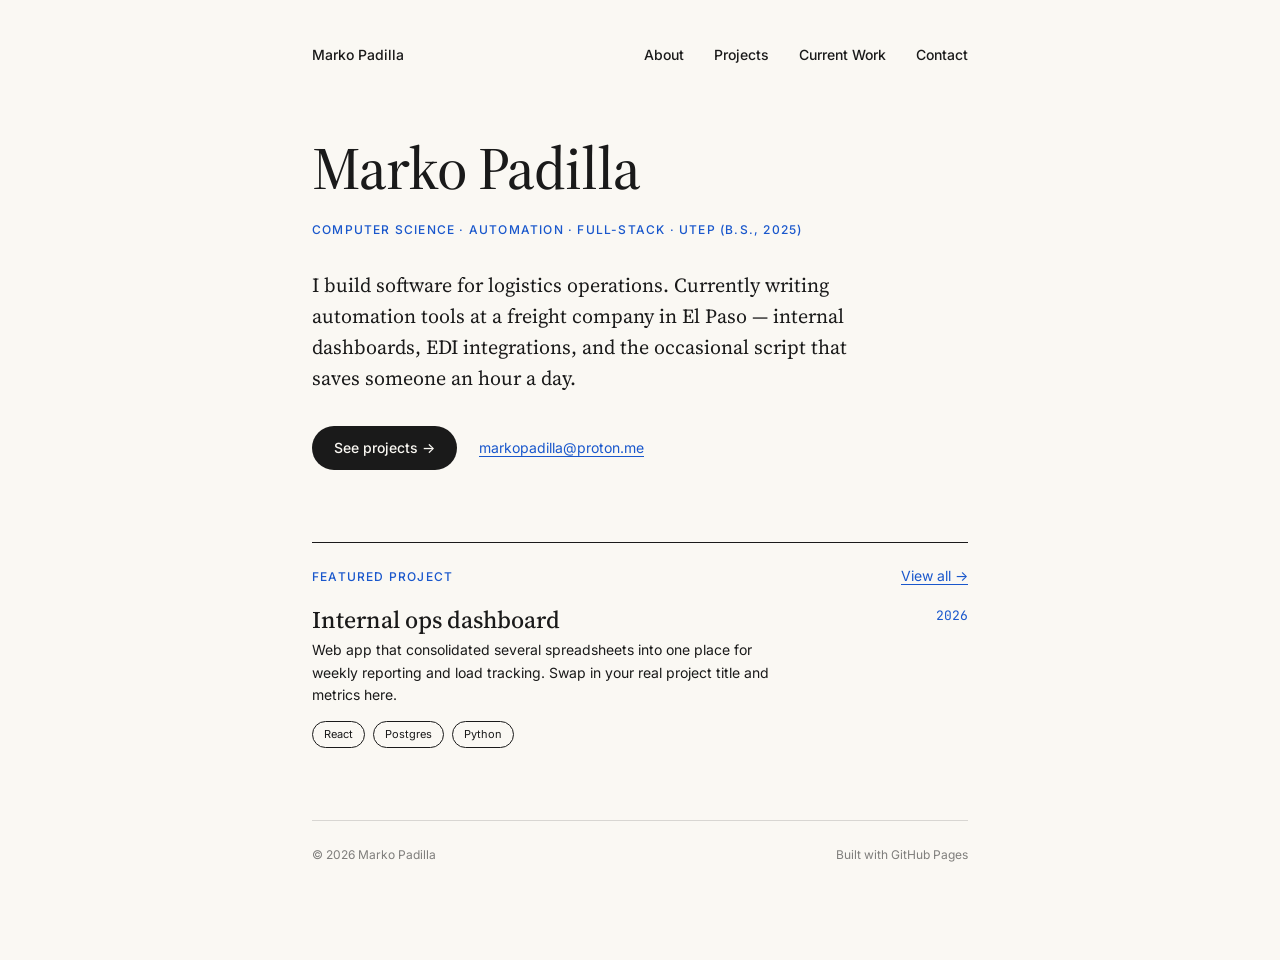
==== index.html @ 8b45a241 "changes to all pages style" ====
<!DOCTYPE html>
<html lang="en">
<head>
  <meta charset="UTF-8">
  <meta name="viewport" content="width=device-width, initial-scale=1.0">
  <meta name="description" content="Software engineer building automation tools for logistics operations in El Paso, Texas.">
  <title>Marko Padilla — Computer Science · Automation · Full-Stack</title>
  <link rel="preconnect" href="https://fonts.googleapis.com">
  <link rel="preconnect" href="https://fonts.gstatic.com" crossorigin>
  <link href="https://fonts.googleapis.com/css2?family=Inter:wght@400;500&family=JetBrains+Mono:wght@400;500&family=Source+Serif+4:opsz,wght@8..60,400;8..60,500&display=swap" rel="stylesheet">
  <link rel="stylesheet" href="styles.css">
</head>
<body>
  <main class="container">

    <nav class="site-nav" aria-label="Main">
      <a href="index.html" class="brand">Marko Padilla</a>
      <ul>
        <li><a href="about.html">About</a></li>
        <li><a href="projects.html">Projects</a></li>
        <li><a href="current.html">Current Work</a></li>
        <li><a href="contact.html">Contact</a></li>
      </ul>
    </nav>

    <h1 class="display">Marko Padilla</h1>
    <p class="eyebrow">Computer Science · Automation · Full-Stack · UTEP (B.S., 2025)</p>

    <p class="lead">
      I build software for logistics operations. Currently writing automation tools at a freight company in El Paso — internal dashboards, EDI integrations, and the occasional script that saves someone an hour a day.
    </p>

    <div class="btn-row">
      <a href="projects.html" class="btn">See projects →</a>
      <a href="mailto:markopadilla@proton.me" class="link-accent">markopadilla@proton.me</a>
    </div>

    <section class="section-divider">
      <div class="section-head">
        <span class="eyebrow">Featured project</span>
        <a href="projects.html" class="link-accent">View all →</a>
      </div>
      <article class="featured-project">
        <div>
          <h2>Internal ops dashboard</h2>
          <p>Web app that consolidated several spreadsheets into one place for weekly reporting and load tracking. Swap in your real project title and metrics here.</p>
          <div class="tag-row">
            <span class="tag">React</span>
            <span class="tag">Postgres</span>
            <span class="tag">Python</span>
          </div>
        </div>
        <span class="year">2026</span>
      </article>
    </section>

    <footer class="site-footer">
      <p>© 2026 Marko Padilla</p>
      <p>Built with GitHub Pages</p>
    </footer>
  </main>
</body>
</html>
---- styles.css ----
/* ============================================
   Marko Padilla — Portfolio
   Palette: #FAF8F3, #1A1A1A, #1957CC
   ============================================ */

:root {
  --bg: #faf8f3;
  --text: #1a1a1a;
  --accent: #1957cc;

  --text-muted: rgba(26, 26, 26, 0.75);
  --text-dim: rgba(26, 26, 26, 0.55);
  --rule: rgba(26, 26, 26, 0.15);
  --surface: #ffffff;

  --font-serif: "Source Serif 4", "Source Serif Pro", Georgia, "Times New Roman", serif;
  --font-sans: Inter, -apple-system, BlinkMacSystemFont, system-ui, "Segoe UI", Roboto, sans-serif;
  --font-mono: "JetBrains Mono", ui-monospace, "SF Mono", Menlo, Consolas, monospace;
}

*,
*::before,
*::after {
  box-sizing: border-box;
}

* {
  margin: 0;
  padding: 0;
}

html {
  scroll-behavior: smooth;
}

body {
  font-family: var(--font-sans);
  background: var(--bg);
  color: var(--text);
  -webkit-font-smoothing: antialiased;
  -moz-osx-font-smoothing: grayscale;
  line-height: 1.6;
  font-size: 16px;
}

a {
  color: inherit;
  text-decoration: none;
}

ul {
  list-style: none;
}

/* ---------- Layout ---------- */

.container {
  max-width: 720px;
  margin: 0 auto;
  padding: 44px 32px 96px;
}

/* ---------- Navigation ---------- */

.site-nav {
  display: flex;
  justify-content: space-between;
  align-items: center;
  margin-bottom: 72px;
  font-size: 14px;
  font-weight: 500;
}

.site-nav .brand {
  color: var(--text);
}

.site-nav ul {
  display: flex;
  gap: 30px;
}

.site-nav a {
  transition: color 0.15s ease;
}

.site-nav a:hover {
  color: var(--accent);
}

.site-nav a.active {
  border-bottom: 1.5px solid var(--accent);
  padding-bottom: 3px;
}

/* ---------- Typography ---------- */

h1.display {
  font-family: var(--font-serif);
  font-size: 60px;
  font-weight: 500;
  line-height: 1;
  letter-spacing: -0.015em;
  margin-bottom: 18px;
}

h1.page-title {
  font-family: var(--font-serif);
  font-size: 44px;
  font-weight: 500;
  line-height: 1;
  letter-spacing: -0.01em;
  margin-bottom: 10px;
}

h2 {
  font-family: var(--font-serif);
  font-size: 24px;
  font-weight: 500;
  line-height: 1.15;
}

.eyebrow {
  display: inline-block;
  font-size: 12px;
  letter-spacing: 0.1em;
  color: var(--accent);
  font-weight: 500;
  text-transform: uppercase;
}

.lead {
  font-family: var(--font-serif);
  font-size: 20px;
  line-height: 1.55;
  margin: 28px 0 0;
  max-width: 580px;
}

.subtitle {
  font-size: 14px;
  color: var(--text-muted);
  max-width: 500px;
  margin-bottom: 36px;
  line-height: 1.6;
}

/* ---------- Buttons & inline links ---------- */

.btn {
  display: inline-flex;
  align-items: center;
  gap: 6px;
  padding: 11px 22px;
  background: var(--text);
  color: var(--bg);
  border-radius: 100px;
  font-size: 14px;
  font-weight: 500;
  transition: opacity 0.15s, transform 0.15s;
}

.btn:hover {
  opacity: 0.88;
  transform: translateY(-1px);
}

.btn-row {
  display: flex;
  gap: 22px;
  align-items: center;
  margin-top: 32px;
}

.link-accent {
  color: var(--accent);
  text-decoration: underline;
  text-underline-offset: 3px;
  font-size: 14px;
  transition: opacity 0.15s;
}

.link-accent:hover {
  opacity: 0.7;
}

/* ---------- Section divider ---------- */

.section-divider {
  margin-top: 72px;
  padding-top: 22px;
  border-top: 0.5px solid var(--text);
}

.section-head {
  display: flex;
  justify-content: space-between;
  align-items: baseline;
  margin-bottom: 18px;
}

/* ---------- Featured project (home) ---------- */

.featured-project {
  display: grid;
  grid-template-columns: 1fr auto;
  gap: 24px;
  align-items: start;
}

.featured-project h2 {
  margin-bottom: 6px;
}

.featured-project p {
  font-size: 14px;
  line-height: 1.6;
  max-width: 460px;
  color: var(--text);
}

.tag-row {
  display: flex;
  gap: 8px;
  margin-top: 14px;
  flex-wrap: wrap;
}

.tag {
  font-size: 11px;
  padding: 4px 11px;
  border: 0.5px solid var(--text);
  border-radius: 100px;
}

.year {
  font-family: var(--font-mono);
  font-size: 13px;
  color: var(--accent);
  white-space: nowrap;
}

/* ---------- Projects page ---------- */

.filter-row {
  display: flex;
  gap: 8px;
  margin-bottom: 22px;
  flex-wrap: wrap;
}

.filter {
  font-size: 11px;
  padding: 5px 13px;
  border: 0.5px solid var(--text);
  border-radius: 100px;
  background: transparent;
  cursor: pointer;
  font-family: inherit;
  color: inherit;
  transition: background 0.15s, color 0.15s;
}

.filter:hover {
  background: var(--rule);
}

.filter.active {
  background: var(--text);
  color: var(--bg);
}

.project-list {
  border-top: 0.5px solid var(--text);
}

.project {
  display: grid;
  grid-template-columns: 40px 1fr 90px;
  gap: 18px;
  padding: 22px 0;
  border-bottom: 0.5px solid var(--rule);
  align-items: baseline;
  transition: background 0.15s;
  color: inherit;
}

a.project:hover {
  background: rgba(26, 26, 26, 0.02);
}

.project.is-hidden {
  display: none;
}

.project-num {
  font-family: var(--font-mono);
  font-size: 12px;
  color: var(--accent);
}

.project h3 {
  font-family: var(--font-serif);
  font-size: 20px;
  font-weight: 500;
  margin-bottom: 4px;
}

.project p {
  font-size: 13px;
  color: var(--text-muted);
  line-height: 1.55;
  margin-bottom: 6px;
  max-width: 480px;
}

.project .stack {
  font-size: 11px;
  color: var(--text-dim);
  font-family: var(--font-mono);
}

.project-meta {
  text-align: right;
  font-family: var(--font-mono);
  font-size: 12px;
  color: var(--text-dim);
}

/* ---------- About page ---------- */

.about-grid {
  display: grid;
  grid-template-columns: 160px 1fr;
  gap: 40px;
}

.about-sidebar img {
  width: 100%;
  aspect-ratio: 1;
  object-fit: cover;
  border-radius: 4px;
  margin-bottom: 18px;
  display: block;
}

.meta-block {
  font-size: 12px;
  line-height: 1.6;
}

.meta-label {
  color: var(--accent);
  font-weight: 500;
  margin-bottom: 4px;
  text-transform: uppercase;
  letter-spacing: 0.08em;
  font-size: 11px;
}

.meta-value {
  margin-bottom: 12px;
  color: var(--text);
}

.prose p {
  font-family: var(--font-serif);
  font-size: 16px;
  line-height: 1.65;
  margin-bottom: 16px;
}

.prose-footer {
  border-top: 0.5px solid var(--rule);
  padding-top: 16px;
  margin-top: 10px;
}

.prose-footer p {
  font-family: var(--font-sans);
  font-size: 14px;
  line-height: 1.7;
  margin: 10px 0 0;
  color: var(--text);
}

/* ---------- Skills (restored grid) ---------- */

.skills-section {
  margin-top: 64px;
  padding-top: 32px;
  border-top: 0.5px solid var(--rule);
}

.skills-section > h2 {
  margin-bottom: 8px;
}

.skills-intro {
  font-size: 14px;
  color: var(--text-muted);
  max-width: 520px;
  margin: 0 0 18px;
  line-height: 1.6;
}

.skills-grid {
  display: grid;
  grid-template-columns: repeat(auto-fill, minmax(248px, 1fr));
  gap: 16px;
  margin-top: 4px;
}

.skill-card {
  --card-accent: var(--accent);
  background: var(--surface);
  border: 0.5px solid var(--rule);
  border-radius: 8px;
  padding: 16px 16px 12px;
  border-top: 3px solid var(--card-accent);
}

.skill-card--lang {
  --card-accent: var(--accent);
}

.skill-card--web {
  --card-accent: var(--text);
}

.skill-card--data {
  --card-accent: var(--accent);
}

.skill-card--tools {
  --card-accent: var(--text);
}

.skill-card-heading {
  font-family: var(--font-sans);
  font-size: 11px;
  font-weight: 600;
  letter-spacing: 0.06em;
  text-transform: uppercase;
  margin: 0 0 12px;
  color: var(--text);
}

.skill-items {
  list-style: none;
  margin: 0;
  padding: 0;
}

.skill-items > li {
  padding-bottom: 12px;
  margin-bottom: 12px;
  border-bottom: 0.5px solid var(--rule);
}

.skill-items > li:last-child {
  border-bottom: none;
  margin-bottom: 0;
  padding-bottom: 0;
}

.skill-name {
  margin: 0 0 4px;
  font-weight: 600;
  font-size: 14px;
  font-family: var(--font-sans);
}

.skill-note {
  margin: 0 !important;
  font-size: 13px;
  color: var(--text-muted);
  line-height: 1.5;
  font-family: var(--font-sans);
}

/* ---------- Now / current work page ---------- */

.status-callout {
  display: flex;
  align-items: center;
  gap: 12px;
  padding: 14px 18px;
  background: var(--surface);
  border-left: 3px solid var(--accent);
  border-radius: 4px;
  margin-bottom: 26px;
  font-size: 14px;
}

.status-callout strong {
  color: var(--accent);
  font-weight: 500;
}

.status-dot {
  width: 8px;
  height: 8px;
  border-radius: 50%;
  background: var(--accent);
  flex-shrink: 0;
}

.now-grid {
  display: grid;
  grid-template-columns: 1fr 1fr;
  gap: 32px;
  margin-bottom: 26px;
}

.now-block .eyebrow {
  margin-bottom: 10px;
}

.now-block ul {
  list-style: disc;
  padding-left: 20px;
  font-size: 14px;
  line-height: 1.75;
}

.now-block p {
  font-size: 14px;
  line-height: 1.7;
}

.now-block p em {
  font-style: italic;
}

.now-footer {
  border-top: 0.5px solid var(--text);
  padding-top: 18px;
  margin-top: 12px;
  font-size: 12px;
  color: var(--text-dim);
}

.now-footer a {
  color: var(--accent);
}

.now-updated {
  display: block;
  margin-bottom: 28px;
}

.now-lead {
  font-size: 17px;
  margin: 0 0 28px;
}

.contact-lead {
  margin: 14px 0 36px;
}

/* ---------- Contact page ---------- */

.contact-grid {
  display: grid;
  grid-template-columns: 120px 1fr;
  gap: 16px 28px;
  font-size: 15px;
  padding-bottom: 28px;
  border-bottom: 0.5px solid var(--text);
  margin-top: 8px;
}

.contact-grid .eyebrow {
  align-self: center;
}

.contact-grid a.link-accent {
  text-decoration: none;
}

.contact-grid a.link-accent:hover {
  text-decoration: underline;
}

.availability {
  margin-top: 26px;
  padding: 18px 24px;
  background: var(--accent);
  color: var(--bg);
  border-radius: 6px;
  display: flex;
  justify-content: space-between;
  align-items: center;
  gap: 20px;
}

.availability-label {
  font-size: 11px;
  letter-spacing: 0.08em;
  font-weight: 500;
  opacity: 0.85;
  margin-bottom: 4px;
  text-transform: uppercase;
}

.availability-text {
  font-family: var(--font-serif);
  font-size: 17px;
  line-height: 1.3;
}

.availability .btn {
  background: var(--bg);
  color: var(--accent);
  white-space: nowrap;
}

.availability .btn:hover {
  opacity: 0.92;
}

/* ---------- Site footer ---------- */

.site-footer {
  margin-top: 72px;
  padding-top: 24px;
  border-top: 0.5px solid var(--rule);
  display: flex;
  flex-wrap: wrap;
  justify-content: space-between;
  gap: 12px 20px;
  font-size: 12px;
  color: var(--text-dim);
}

.site-footer p {
  margin: 0;
}

/* ---------- Responsive ---------- */

@media (max-width: 640px) {
  .container {
    padding: 28px 22px 64px;
  }

  .site-nav {
    flex-direction: column;
    align-items: flex-start;
    gap: 18px;
    margin-bottom: 48px;
  }

  .site-nav ul {
    flex-wrap: wrap;
    gap: 20px;
  }

  h1.display {
    font-size: 44px;
  }

  h1.page-title {
    font-size: 34px;
  }

  .lead {
    font-size: 18px;
  }

  .featured-project,
  .about-grid,
  .now-grid,
  .contact-grid {
    grid-template-columns: 1fr;
    gap: 18px;
  }

  .project {
    grid-template-columns: 28px 1fr;
  }

  .project-meta {
    grid-column: 2;
    text-align: left;
  }

  .availability {
    flex-direction: column;
    align-items: flex-start;
  }

  .btn-row {
    flex-wrap: wrap;
    gap: 16px;
  }
}
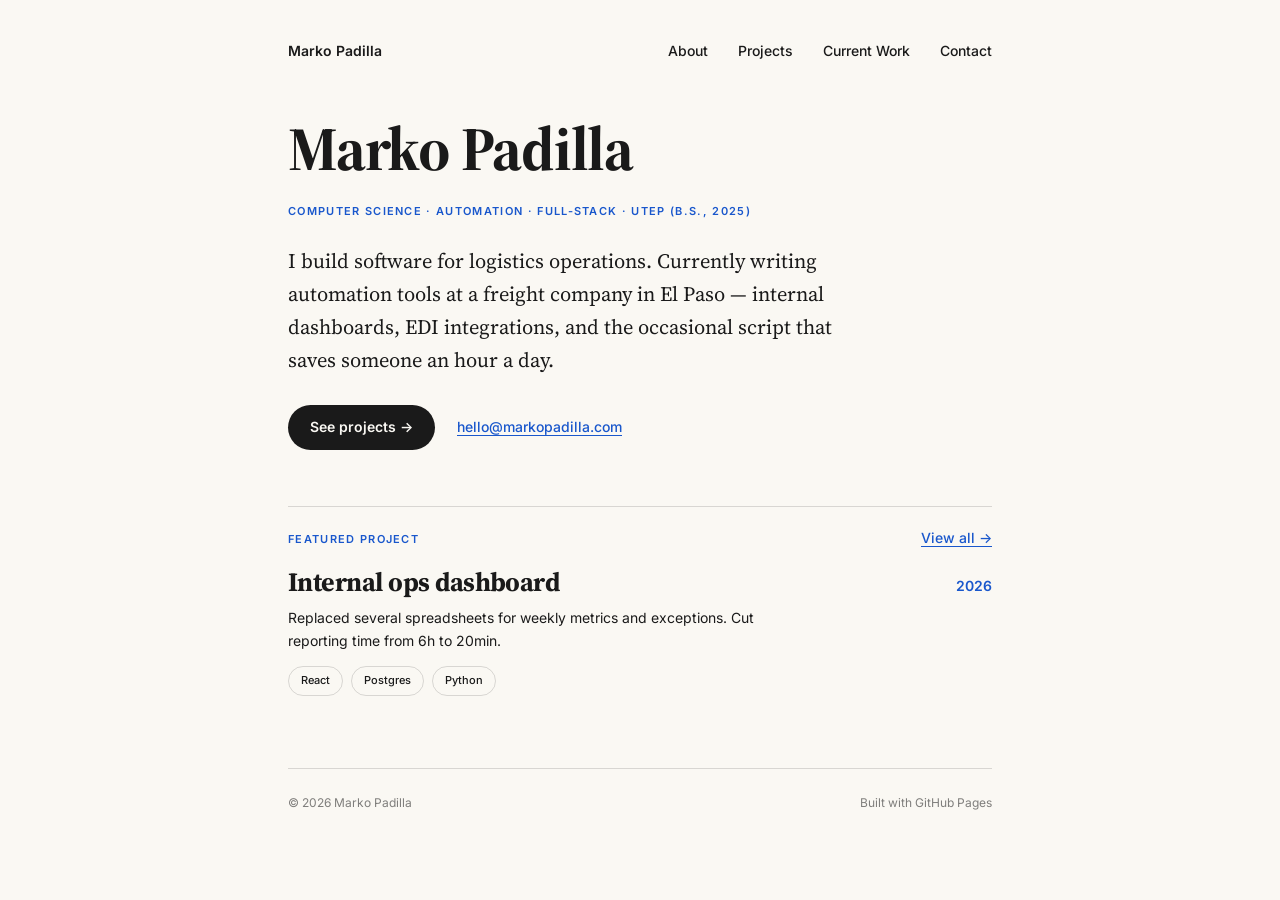
==== commit c70d9cb5: "changes to all pages style" ====
--- a/index.html
+++ b/index.html
@@ -7,7 +7,7 @@
   <title>Marko Padilla — Computer Science · Automation · Full-Stack</title>
   <link rel="preconnect" href="https://fonts.googleapis.com">
   <link rel="preconnect" href="https://fonts.gstatic.com" crossorigin>
-  <link href="https://fonts.googleapis.com/css2?family=Inter:wght@400;500&family=JetBrains+Mono:wght@400;500&family=Source+Serif+4:opsz,wght@8..60,400;8..60,500&display=swap" rel="stylesheet">
+  <link href="https://fonts.googleapis.com/css2?family=Inter:wght@400;500;600&family=JetBrains+Mono:wght@400;500&family=Source+Serif+4:opsz,wght@8..60,400;8..60,500;8..60,600;8..60,700&display=swap" rel="stylesheet">
   <link rel="stylesheet" href="styles.css">
 </head>
 <body>
@@ -32,7 +32,7 @@
 
     <div class="btn-row">
       <a href="projects.html" class="btn">See projects →</a>
-      <a href="mailto:markopadilla@proton.me" class="link-accent">markopadilla@proton.me</a>
+      <a href="mailto:hello@markopadilla.com" class="link-accent">hello@markopadilla.com</a>
     </div>
 
     <section class="section-divider">
@@ -43,7 +43,7 @@
       <article class="featured-project">
         <div>
           <h2>Internal ops dashboard</h2>
-          <p>Web app that consolidated several spreadsheets into one place for weekly reporting and load tracking. Swap in your real project title and metrics here.</p>
+          <p>Replaced several spreadsheets for weekly metrics and exceptions. Cut reporting time from 6h to 20min.</p>
           <div class="tag-row">
             <span class="tag">React</span>
             <span class="tag">Postgres</span>
--- a/styles.css
+++ b/styles.css
@@ -55,9 +55,9 @@
 /* ---------- Layout ---------- */
 
 .container {
-  max-width: 720px;
+  max-width: 760px;
   margin: 0 auto;
-  padding: 44px 32px 96px;
+  padding: 40px 28px 88px;
 }
 
 /* ---------- Navigation ---------- */
@@ -66,13 +66,14 @@
   display: flex;
   justify-content: space-between;
   align-items: center;
-  margin-bottom: 72px;
+  margin-bottom: 56px;
   font-size: 14px;
   font-weight: 500;
 }
 
 .site-nav .brand {
   color: var(--text);
+  font-weight: 600;
 }
 
 .site-nav ul {
@@ -97,44 +98,50 @@
 
 h1.display {
   font-family: var(--font-serif);
-  font-size: 60px;
-  font-weight: 500;
-  line-height: 1;
-  letter-spacing: -0.015em;
-  margin-bottom: 18px;
+  font-size: clamp(2.75rem, 9vw, 3.85rem);
+  font-weight: 700;
+  line-height: 1.02;
+  letter-spacing: -0.02em;
+  margin-bottom: 16px;
+  color: var(--text);
 }
 
 h1.page-title {
   font-family: var(--font-serif);
-  font-size: 44px;
-  font-weight: 500;
-  line-height: 1;
-  letter-spacing: -0.01em;
-  margin-bottom: 10px;
+  font-size: clamp(2.25rem, 6vw, 2.75rem);
+  font-weight: 700;
+  line-height: 1.05;
+  letter-spacing: -0.02em;
+  margin-bottom: 12px;
+  color: var(--text);
 }
 
 h2 {
   font-family: var(--font-serif);
-  font-size: 24px;
-  font-weight: 500;
-  line-height: 1.15;
+  font-size: 1.5rem;
+  font-weight: 600;
+  line-height: 1.2;
+  color: var(--text);
 }
 
 .eyebrow {
   display: inline-block;
-  font-size: 12px;
-  letter-spacing: 0.1em;
-  color: var(--accent);
-  font-weight: 500;
+  font-family: var(--font-sans);
+  font-size: 11px;
+  letter-spacing: 0.12em;
+  color: var(--accent);
+  font-weight: 600;
   text-transform: uppercase;
 }
 
 .lead {
   font-family: var(--font-serif);
-  font-size: 20px;
-  line-height: 1.55;
-  margin: 28px 0 0;
-  max-width: 580px;
+  font-size: clamp(1.05rem, 2.5vw, 1.28rem);
+  line-height: 1.62;
+  margin: 22px 0 0;
+  max-width: 36rem;
+  font-weight: 400;
+  color: var(--text);
 }
 
 .subtitle {
@@ -155,8 +162,9 @@
   background: var(--text);
   color: var(--bg);
   border-radius: 100px;
-  font-size: 14px;
-  font-weight: 500;
+  font-family: var(--font-sans);
+  font-size: 14px;
+  font-weight: 600;
   transition: opacity 0.15s, transform 0.15s;
 }
 
@@ -169,14 +177,17 @@
   display: flex;
   gap: 22px;
   align-items: center;
-  margin-top: 32px;
+  margin-top: 28px;
+  flex-wrap: wrap;
 }
 
 .link-accent {
+  font-family: var(--font-sans);
   color: var(--accent);
   text-decoration: underline;
   text-underline-offset: 3px;
   font-size: 14px;
+  font-weight: 500;
   transition: opacity 0.15s;
 }
 
@@ -187,9 +198,9 @@
 /* ---------- Section divider ---------- */
 
 .section-divider {
-  margin-top: 72px;
-  padding-top: 22px;
-  border-top: 0.5px solid var(--text);
+  margin-top: 56px;
+  padding-top: 20px;
+  border-top: 1px solid var(--rule);
 }
 
 .section-head {
@@ -204,19 +215,27 @@
 .featured-project {
   display: grid;
   grid-template-columns: 1fr auto;
-  gap: 24px;
-  align-items: start;
+  gap: 20px 28px;
+  align-items: baseline;
 }
 
 .featured-project h2 {
-  margin-bottom: 6px;
+  font-family: var(--font-serif);
+  font-size: clamp(1.35rem, 3.5vw, 1.65rem);
+  font-weight: 700;
+  line-height: 1.2;
+  letter-spacing: -0.02em;
+  margin-bottom: 8px;
+  color: var(--text);
 }
 
 .featured-project p {
-  font-size: 14px;
-  line-height: 1.6;
-  max-width: 460px;
-  color: var(--text);
+  font-family: var(--font-sans);
+  font-size: 14px;
+  line-height: 1.62;
+  max-width: 32rem;
+  color: var(--text);
+  font-weight: 400;
 }
 
 .tag-row {
@@ -227,15 +246,20 @@
 }
 
 .tag {
+  font-family: var(--font-sans);
   font-size: 11px;
-  padding: 4px 11px;
-  border: 0.5px solid var(--text);
+  font-weight: 500;
+  padding: 5px 12px;
+  border: 1px solid var(--rule);
   border-radius: 100px;
+  color: var(--text);
+  background: transparent;
 }
 
 .year {
-  font-family: var(--font-mono);
-  font-size: 13px;
+  font-family: var(--font-sans);
+  font-size: 14px;
+  font-weight: 600;
   color: var(--accent);
   white-space: nowrap;
 }
@@ -271,7 +295,7 @@
 }
 
 .project-list {
-  border-top: 0.5px solid var(--text);
+  border-top: 1px solid var(--rule);
 }
 
 .project {
@@ -279,14 +303,14 @@
   grid-template-columns: 40px 1fr 90px;
   gap: 18px;
   padding: 22px 0;
-  border-bottom: 0.5px solid var(--rule);
+  border-bottom: 1px solid var(--rule);
   align-items: baseline;
   transition: background 0.15s;
   color: inherit;
 }
 
-a.project:hover {
-  background: rgba(26, 26, 26, 0.02);
+.project:hover {
+  background: rgba(26, 26, 26, 0.025);
 }
 
 .project.is-hidden {
@@ -301,9 +325,12 @@
 
 .project h3 {
   font-family: var(--font-serif);
-  font-size: 20px;
-  font-weight: 500;
-  margin-bottom: 4px;
+  font-size: clamp(1.15rem, 2.8vw, 1.45rem);
+  font-weight: 700;
+  line-height: 1.2;
+  letter-spacing: -0.02em;
+  margin-bottom: 6px;
+  color: var(--text);
 }
 
 .project p {
@@ -322,8 +349,9 @@
 
 .project-meta {
   text-align: right;
-  font-family: var(--font-mono);
-  font-size: 12px;
+  font-family: var(--font-sans);
+  font-size: 13px;
+  font-weight: 500;
   color: var(--text-dim);
 }
 
@@ -371,7 +399,7 @@
 }
 
 .prose-footer {
-  border-top: 0.5px solid var(--rule);
+  border-top: 1px solid var(--rule);
   padding-top: 16px;
   margin-top: 10px;
 }
@@ -389,10 +417,12 @@
 .skills-section {
   margin-top: 64px;
   padding-top: 32px;
-  border-top: 0.5px solid var(--rule);
+  border-top: 1px solid var(--rule);
 }
 
 .skills-section > h2 {
+  font-size: 1.35rem;
+  font-weight: 700;
   margin-bottom: 8px;
 }
 
@@ -490,7 +520,9 @@
   border-left: 3px solid var(--accent);
   border-radius: 4px;
   margin-bottom: 26px;
-  font-size: 14px;
+  font-family: var(--font-sans);
+  font-size: 14px;
+  line-height: 1.55;
 }
 
 .status-callout strong {
@@ -534,7 +566,7 @@
 }
 
 .now-footer {
-  border-top: 0.5px solid var(--text);
+  border-top: 1px solid var(--rule);
   padding-top: 18px;
   margin-top: 12px;
   font-size: 12px;
@@ -567,7 +599,7 @@
   gap: 16px 28px;
   font-size: 15px;
   padding-bottom: 28px;
-  border-bottom: 0.5px solid var(--text);
+  border-bottom: 1px solid var(--rule);
   margin-top: 8px;
 }
 
@@ -658,15 +690,15 @@
   }
 
   h1.display {
-    font-size: 44px;
+    font-size: clamp(2.35rem, 10vw, 3.25rem);
   }
 
   h1.page-title {
-    font-size: 34px;
+    font-size: clamp(1.85rem, 7vw, 2.35rem);
   }
 
   .lead {
-    font-size: 18px;
+    font-size: 1.05rem;
   }
 
   .featured-project,
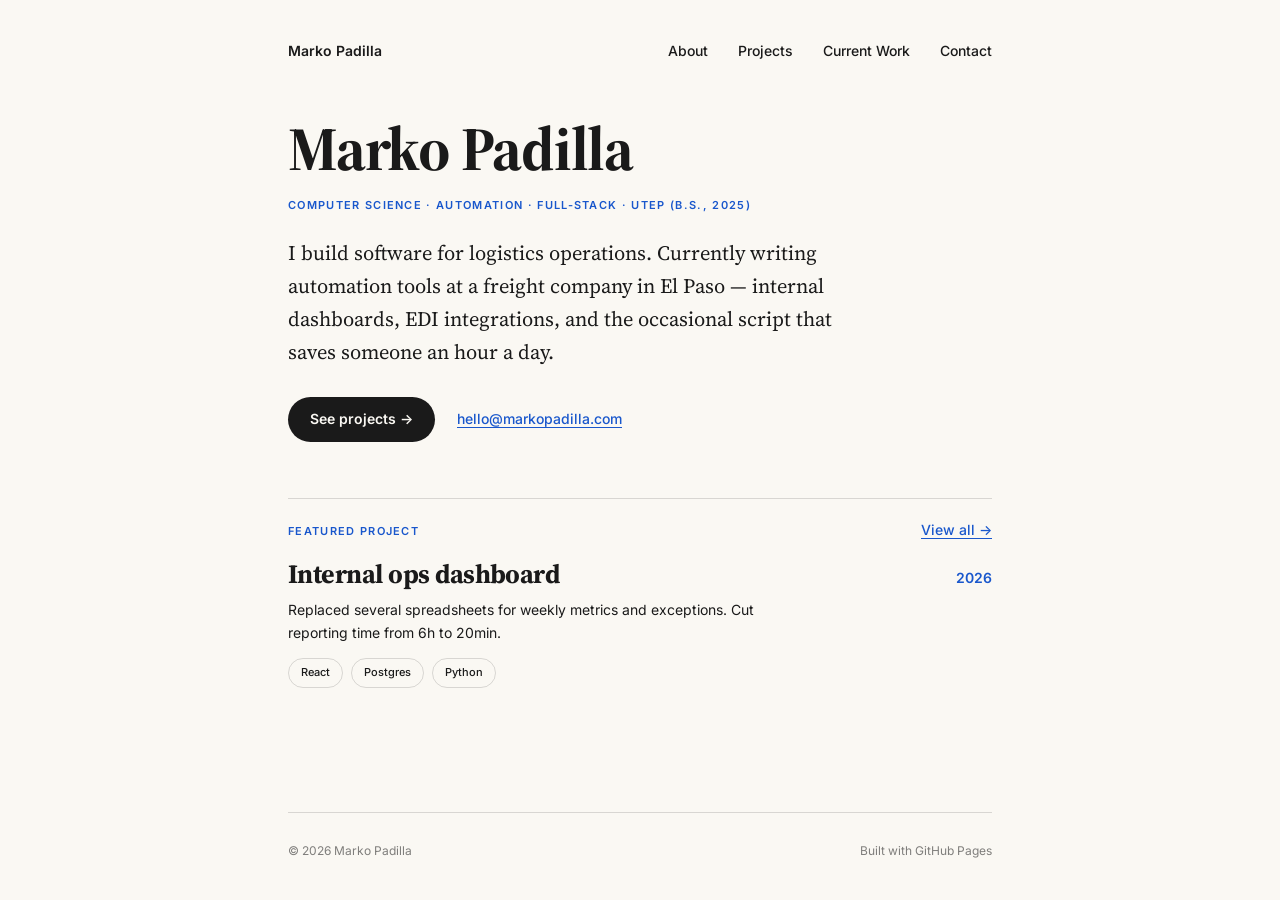
==== commit 4eb7023a: "simple header change" ====
--- a/index.html
+++ b/index.html
@@ -3,16 +3,24 @@
 <head>
   <meta charset="UTF-8">
   <meta name="viewport" content="width=device-width, initial-scale=1.0">
+  <!-- Shown in Google / social previews when this URL is shared -->
   <meta name="description" content="Software engineer building automation tools for logistics operations in El Paso, Texas.">
   <title>Marko Padilla — Computer Science · Automation · Full-Stack</title>
+
+  <!-- Google Fonts: Inter (UI), Source Serif 4 (display + longform), JetBrains Mono (optional mono) -->
   <link rel="preconnect" href="https://fonts.googleapis.com">
   <link rel="preconnect" href="https://fonts.gstatic.com" crossorigin>
   <link href="https://fonts.googleapis.com/css2?family=Inter:wght@400;500;600&family=JetBrains+Mono:wght@400;500&family=Source+Serif+4:opsz,wght@8..60,400;8..60,500;8..60,600;8..60,700&display=swap" rel="stylesheet">
   <link rel="stylesheet" href="styles.css">
 </head>
 <body>
+  <!--
+    main.container: column flex + min-height (see styles.css) keeps .site-footer
+    at the bottom of the viewport on short pages.
+  -->
   <main class="container">
 
+    <!-- Site-wide navigation: duplicate on each page; set active link per file -->
     <nav class="site-nav" aria-label="Main">
       <a href="index.html" class="brand">Marko Padilla</a>
       <ul>
@@ -23,6 +31,7 @@
       </ul>
     </nav>
 
+    <!-- Hero: large name, blue caps line, serif intro -->
     <h1 class="display">Marko Padilla</h1>
     <p class="eyebrow">Computer Science · Automation · Full-Stack · UTEP (B.S., 2025)</p>
 
@@ -30,11 +39,13 @@
       I build software for logistics operations. Currently writing automation tools at a freight company in El Paso — internal dashboards, EDI integrations, and the occasional script that saves someone an hour a day.
     </p>
 
+    <!-- Primary CTA + public email (change mailto if you use a different inbox) -->
     <div class="btn-row">
       <a href="projects.html" class="btn">See projects →</a>
       <a href="mailto:hello@markopadilla.com" class="link-accent">hello@markopadilla.com</a>
     </div>
 
+    <!-- Featured project strip: rule above, label row, then title / year / tags -->
     <section class="section-divider">
       <div class="section-head">
         <span class="eyebrow">Featured project</span>
@@ -44,7 +55,7 @@
         <div>
           <h2>Internal ops dashboard</h2>
           <p>Replaced several spreadsheets for weekly metrics and exceptions. Cut reporting time from 6h to 20min.</p>
-          <div class="tag-row">
+          <div class="tag-row" aria-label="Technologies">
             <span class="tag">React</span>
             <span class="tag">Postgres</span>
             <span class="tag">Python</span>
@@ -54,6 +65,7 @@
       </article>
     </section>
 
+    <!-- Sticky footer: copyright + hosting note (styles.css .site-footer) -->
     <footer class="site-footer">
       <p>© 2026 Marko Padilla</p>
       <p>Built with GitHub Pages</p>
--- a/styles.css
+++ b/styles.css
@@ -1,23 +1,38 @@
-/* ============================================
-   Marko Padilla — Portfolio
-   Palette: #FAF8F3, #1A1A1A, #1957CC
-   ============================================ */
-
+/* =============================================================================
+   Marko Padilla — portfolio stylesheet
+   
+   Single file for all pages (index, about, projects, current, contact).
+   Palette: background #FAF8F3, text #1A1A1A, accent blue #1957CC.
+   
+   Layout note: body + main.container use a column flexbox with min-height
+   100dvh; .site-footer has margin-top: auto so the footer sits at the bottom
+   of the viewport when content is short. See "Layout" and "Site footer".
+   ============================================================================= */
+
+/* -----------------------------------------------------------------------------
+   Design tokens — change here to retone the whole site
+   ----------------------------------------------------------------------------- */
 :root {
+  /* Core palette */
   --bg: #faf8f3;
   --text: #1a1a1a;
   --accent: #1957cc;
 
+  /* Derived text + borders (keep contrast on cream background) */
   --text-muted: rgba(26, 26, 26, 0.75);
   --text-dim: rgba(26, 26, 26, 0.55);
   --rule: rgba(26, 26, 26, 0.15);
   --surface: #ffffff;
 
+  /* Font stacks (loaded in each HTML file from Google Fonts) */
   --font-serif: "Source Serif 4", "Source Serif Pro", Georgia, "Times New Roman", serif;
   --font-sans: Inter, -apple-system, BlinkMacSystemFont, system-ui, "Segoe UI", Roboto, sans-serif;
   --font-mono: "JetBrains Mono", ui-monospace, "SF Mono", Menlo, Consolas, monospace;
 }
 
+/* -----------------------------------------------------------------------------
+   Global reset — border-box sizing; strip default margins (we set per block)
+   ----------------------------------------------------------------------------- */
 *,
 *::before,
 *::after {
@@ -29,10 +44,13 @@
   padding: 0;
 }
 
+/* Smooth anchor scrolling; min-height helps percentage sizing in old engines */
 html {
   scroll-behavior: smooth;
-}
-
+  min-height: 100%;
+}
+
+/* Base typography + sticky-footer column: body fills at least the viewport */
 body {
   font-family: var(--font-sans);
   background: var(--bg);
@@ -41,26 +59,43 @@
   -moz-osx-font-smoothing: grayscale;
   line-height: 1.6;
   font-size: 16px;
-}
-
+  min-height: 100%;
+  min-height: 100dvh;
+  display: flex;
+  flex-direction: column;
+}
+
+/* Default links inherit body color; accent links use .link-accent */
 a {
   color: inherit;
   text-decoration: none;
 }
 
+/* Remove bullets globally; .now-block ul etc. opt back in where needed */
 ul {
   list-style: none;
 }
 
-/* ---------- Layout ---------- */
+/* ---------- Layout ----------------------------------------------------------
+   main.container wraps each page. Flex column + min-height pins footer down.
+   -------------------------------------------------------------------------- */
 
 .container {
+  flex: 1 1 auto;
+  display: flex;
+  flex-direction: column;
+  width: 100%;
   max-width: 760px;
   margin: 0 auto;
-  padding: 40px 28px 88px;
-}
-
-/* ---------- Navigation ---------- */
+  padding: 40px 28px 40px;
+  min-height: 100vh;
+  min-height: 100dvh;
+  box-sizing: border-box;
+}
+
+/* ---------- Navigation ----------------------------------------------------
+   Top bar: brand left, links right. .active = current page (set in HTML).
+   -------------------------------------------------------------------------- */
 
 .site-nav {
   display: flex;
@@ -94,7 +129,10 @@
   padding-bottom: 3px;
 }
 
-/* ---------- Typography ---------- */
+/* ---------- Typography ------------------------------------------------------
+   .display = home hero name; .page-title = inner page H1; .eyebrow = small caps
+   labels; .lead = serif intro paragraphs; .subtitle = projects blurb.
+   -------------------------------------------------------------------------- */
 
 h1.display {
   font-family: var(--font-serif);
@@ -152,7 +190,7 @@
   line-height: 1.6;
 }
 
-/* ---------- Buttons & inline links ---------- */
+/* ---------- Buttons & inline links ---------------------------------------- */
 
 .btn {
   display: inline-flex;
@@ -195,7 +233,7 @@
   opacity: 0.7;
 }
 
-/* ---------- Section divider ---------- */
+/* ---------- Section divider (home: rule above featured project) ----------- */
 
 .section-divider {
   margin-top: 56px;
@@ -210,7 +248,9 @@
   margin-bottom: 18px;
 }
 
-/* ---------- Featured project (home) ---------- */
+/* ---------- Featured project (home only) ----------------------------------
+   Grid: title + copy left, year right, baseline-aligned.
+   -------------------------------------------------------------------------- */
 
 .featured-project {
   display: grid;
@@ -264,7 +304,10 @@
   white-space: nowrap;
 }
 
-/* ---------- Projects page ---------- */
+/* ---------- Projects page -------------------------------------------------
+   Filters toggle .active; rows use data-category + .is-hidden (see JS).
+   .project may be <a> or <div>; both use the same grid.
+   -------------------------------------------------------------------------- */
 
 .filter-row {
   display: flex;
@@ -313,6 +356,7 @@
   background: rgba(26, 26, 26, 0.025);
 }
 
+/* Applied by projects.html filter script when category does not match */
 .project.is-hidden {
   display: none;
 }
@@ -355,7 +399,9 @@
   color: var(--text-dim);
 }
 
-/* ---------- About page ---------- */
+/* ---------- About page ----------------------------------------------------
+   Two columns: narrow sidebar meta, wide prose. No photo (per site owner).
+   -------------------------------------------------------------------------- */
 
 .about-grid {
   display: grid;
@@ -363,6 +409,7 @@
   gap: 40px;
 }
 
+/* Reserved if you add a headshot later */
 .about-sidebar img {
   width: 100%;
   aspect-ratio: 1;
@@ -412,7 +459,9 @@
   color: var(--text);
 }
 
-/* ---------- Skills (restored grid) ---------- */
+/* ---------- Skills section (about.html) -----------------------------------
+   Four cards; --card-accent colors the top stripe (accent vs text rotation).
+   -------------------------------------------------------------------------- */
 
 .skills-section {
   margin-top: 64px;
@@ -509,7 +558,9 @@
   font-family: var(--font-sans);
 }
 
-/* ---------- Now / current work page ---------- */
+/* ---------- Current work page (current.html) ------------------------------
+   "Now" style: callout, two-column grids, small meta footer line.
+   -------------------------------------------------------------------------- */
 
 .status-callout {
   display: flex;
@@ -577,6 +628,7 @@
   color: var(--accent);
 }
 
+/* Small layout helpers used only on current.html */
 .now-updated {
   display: block;
   margin-bottom: 28px;
@@ -591,7 +643,9 @@
   margin: 14px 0 36px;
 }
 
-/* ---------- Contact page ---------- */
+/* ---------- Contact page --------------------------------------------------
+   Label/value grid + blue availability strip (inverted button).
+   -------------------------------------------------------------------------- */
 
 .contact-grid {
   display: grid;
@@ -652,16 +706,20 @@
   opacity: 0.92;
 }
 
-/* ---------- Site footer ---------- */
+/* ---------- Site footer ---------------------------------------------------
+   margin-top: auto consumes free space in .container flex column = sticky foot
+   -------------------------------------------------------------------------- */
 
 .site-footer {
-  margin-top: 72px;
-  padding-top: 24px;
-  border-top: 0.5px solid var(--rule);
+  margin-top: auto;
+  padding-top: 28px;
+  border-top: 1px solid var(--rule);
   display: flex;
   flex-wrap: wrap;
   justify-content: space-between;
+  align-items: center;
   gap: 12px 20px;
+  font-family: var(--font-sans);
   font-size: 12px;
   color: var(--text-dim);
 }
@@ -670,7 +728,18 @@
   margin: 0;
 }
 
-/* ---------- Responsive ---------- */
+/*
+ * projects.html places an inline <script> after the footer inside <main>.
+ * display:none removes it from the flex layout (script would otherwise sit
+ * as a flex item below the footer). The script still runs when parsed.
+ */
+main.container > script {
+  display: none;
+}
+
+/* ---------- Responsive ----------------------------------------------------
+   Breakpoint ~640px: stack grids, shrink display type, stack availability CTA
+   -------------------------------------------------------------------------- */
 
 @media (max-width: 640px) {
   .container {
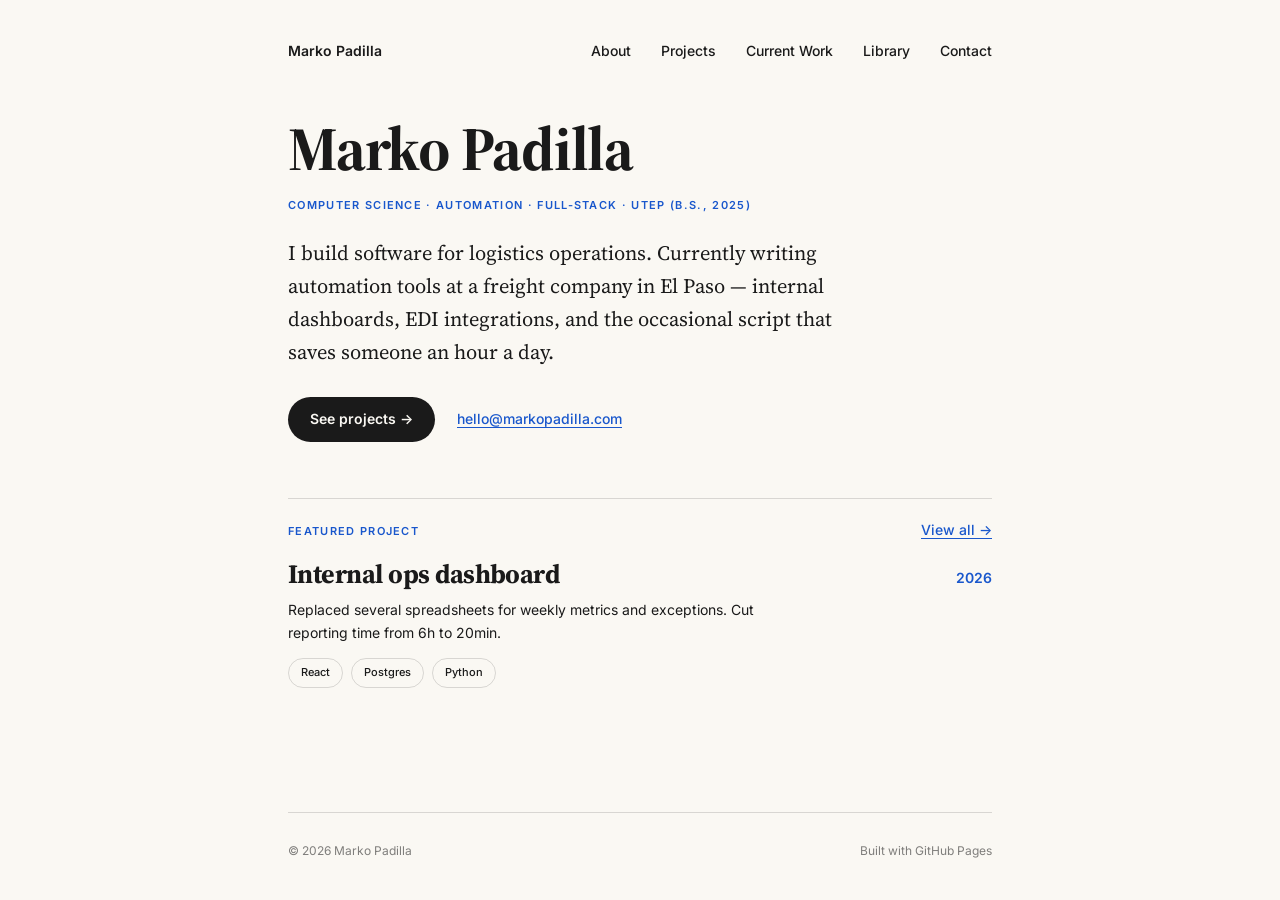
==== commit 50ffce8a: "simple header change" ====
--- a/index.html
+++ b/index.html
@@ -27,6 +27,7 @@
         <li><a href="about.html">About</a></li>
         <li><a href="projects.html">Projects</a></li>
         <li><a href="current.html">Current Work</a></li>
+        <li><a href="library.html">Library</a></li>
         <li><a href="contact.html">Contact</a></li>
       </ul>
     </nav>
--- a/styles.css
+++ b/styles.css
@@ -706,6 +706,241 @@
   opacity: 0.92;
 }
 
+/* ---------- Library page (library.html) -----------------------------------
+   Sections: now reading, bookshelf, learning links, notes list. Reuses .eyebrow,
+   .section-head, .link-accent from shared styles.
+   -------------------------------------------------------------------------- */
+
+.library-section {
+  margin-top: 36px;
+  padding-top: 28px;
+  border-top: 1px solid var(--rule);
+}
+
+.library-section.first {
+  margin-top: 32px;
+  padding-top: 0;
+  border-top: none;
+}
+
+.library-section .eyebrow {
+  margin-bottom: 18px;
+}
+
+/* Short gray line under section eyebrow (Bookshelf / Learning) */
+.section-sub {
+  font-size: 13px;
+  color: var(--text-muted);
+  margin: -10px 0 16px;
+  line-height: 1.5;
+}
+
+/* --- Now reading: in-progress books --- */
+
+.now-reading-item {
+  margin-bottom: 24px;
+}
+
+.now-reading-item:last-child {
+  margin-bottom: 0;
+}
+
+.now-reading-item h3 {
+  font-family: var(--font-serif);
+  font-size: clamp(1.05rem, 2.5vw, 1.25rem);
+  font-weight: 700;
+  line-height: 1.2;
+  margin-bottom: 4px;
+  color: var(--text);
+}
+
+.book-meta {
+  font-size: 13px;
+  color: var(--text-muted);
+  margin-bottom: 6px;
+}
+
+.book-note {
+  font-family: var(--font-serif);
+  font-style: italic;
+  font-size: 15px;
+  line-height: 1.55;
+  max-width: 540px;
+  color: var(--text);
+}
+
+/* --- Bookshelf: finished books, year in first column --- */
+
+.shelf-list {
+  border-top: 1px solid var(--rule);
+}
+
+.shelf-row {
+  display: grid;
+  grid-template-columns: 60px 1fr;
+  gap: 16px;
+  padding: 16px 0;
+  border-bottom: 1px solid var(--rule);
+  align-items: baseline;
+}
+
+.shelf-row:last-child {
+  border-bottom: none;
+}
+
+.shelf-year {
+  font-family: var(--font-mono);
+  font-size: 12px;
+  color: var(--accent);
+}
+
+.shelf-title {
+  font-family: var(--font-serif);
+  font-size: 17px;
+  color: var(--text);
+}
+
+.shelf-author {
+  opacity: 0.7;
+}
+
+.shelf-take {
+  font-size: 13px;
+  color: var(--text-muted);
+  margin-top: 4px;
+  line-height: 1.55;
+}
+
+/* --- Learning: external resources as rows --- */
+
+.resource-list {
+  border-top: 1px solid var(--rule);
+}
+
+.resource-row {
+  display: grid;
+  grid-template-columns: 140px 1fr;
+  gap: 18px;
+  padding: 16px 0;
+  border-bottom: 1px solid var(--rule);
+  align-items: baseline;
+  transition: background 0.15s;
+  color: inherit;
+}
+
+.resource-row:last-child {
+  border-bottom: none;
+}
+
+.resource-row:hover {
+  background: rgba(26, 26, 26, 0.025);
+}
+
+.resource-row:hover .resource-name {
+  color: var(--accent);
+}
+
+.resource-name {
+  font-family: var(--font-serif);
+  font-size: 17px;
+  font-weight: 600;
+  color: var(--text);
+  transition: color 0.15s;
+}
+
+.resource-desc {
+  font-size: 13px;
+  color: var(--text-muted);
+  line-height: 1.55;
+}
+
+/* --- Notes: dated rows (set href when you add posts) --- */
+
+.notes-list {
+  border-top: 1px solid var(--rule);
+}
+
+.notes-row {
+  display: grid;
+  grid-template-columns: 70px 1fr 30px;
+  gap: 16px;
+  padding: 18px 0;
+  border-bottom: 1px solid var(--rule);
+  align-items: baseline;
+  transition: background 0.15s;
+  color: inherit;
+}
+
+.notes-row:last-child {
+  border-bottom: none;
+}
+
+.notes-row:hover {
+  background: rgba(26, 26, 26, 0.025);
+}
+
+.notes-row:hover .note-arrow {
+  transform: translateX(4px);
+}
+
+.note-date {
+  font-family: var(--font-mono);
+  font-size: 11px;
+  color: var(--text-dim);
+  text-transform: uppercase;
+  letter-spacing: 0.05em;
+}
+
+.note-title {
+  font-family: var(--font-serif);
+  font-size: 18px;
+  font-weight: 600;
+  color: var(--text);
+  margin-bottom: 4px;
+  line-height: 1.3;
+}
+
+.note-summary {
+  font-size: 13px;
+  color: var(--text-muted);
+  line-height: 1.55;
+}
+
+.note-summary code {
+  font-family: var(--font-mono);
+  font-size: 12px;
+  background: rgba(26, 26, 26, 0.06);
+  padding: 1px 6px;
+  border-radius: 3px;
+  color: var(--text);
+}
+
+.note-arrow {
+  font-family: var(--font-mono);
+  font-size: 14px;
+  color: var(--accent);
+  text-align: right;
+  transition: transform 0.15s;
+}
+
+/* Page-local meta line above global site footer */
+.library-footer {
+  border-top: 1px solid var(--rule);
+  padding-top: 18px;
+  margin-top: 40px;
+  margin-bottom: 8px;
+  font-size: 12px;
+  color: var(--text-dim);
+  display: flex;
+  justify-content: space-between;
+  flex-wrap: wrap;
+  gap: 10px;
+}
+
+.library-footer a {
+  color: var(--accent);
+}
+
 /* ---------- Site footer ---------------------------------------------------
    margin-top: auto consumes free space in .container flex column = sticky foot
    -------------------------------------------------------------------------- */
@@ -796,4 +1031,21 @@
     flex-wrap: wrap;
     gap: 16px;
   }
-}
+
+  /* Library: stack year / name / date columns on small screens */
+  .shelf-row,
+  .resource-row,
+  .notes-row {
+    grid-template-columns: 1fr;
+    gap: 6px;
+  }
+
+  .notes-row .note-arrow {
+    display: none;
+  }
+
+  .library-footer {
+    flex-direction: column;
+    gap: 6px;
+  }
+}
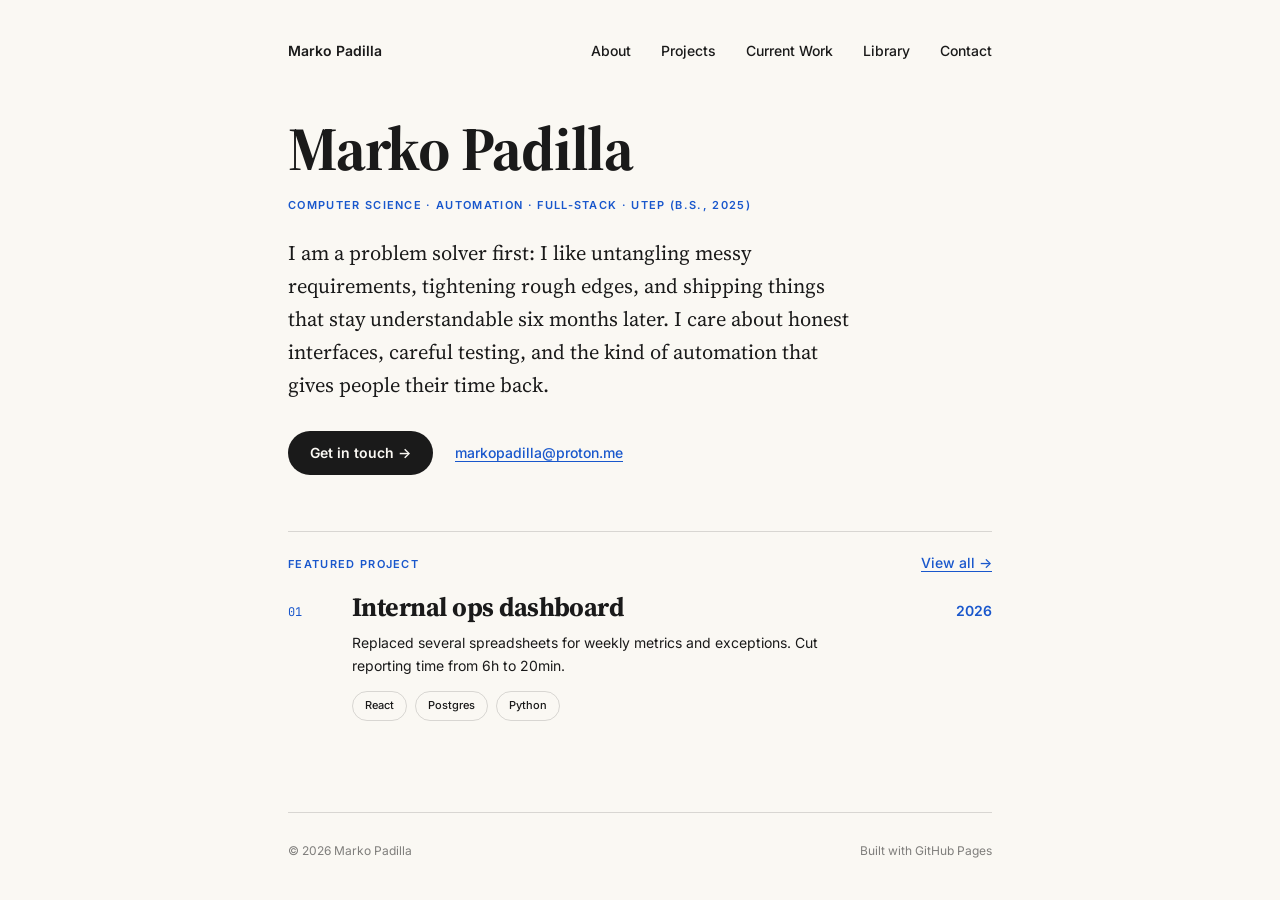
==== commit c63ecde8: "index page updates." ====
--- a/index.html
+++ b/index.html
@@ -4,7 +4,7 @@
   <meta charset="UTF-8">
   <meta name="viewport" content="width=device-width, initial-scale=1.0">
   <!-- Shown in Google / social previews when this URL is shared -->
-  <meta name="description" content="Software engineer building automation tools for logistics operations in El Paso, Texas.">
+  <meta name="description" content="Marko Padilla — computer scientist, problem solver, focused on clear software and steady improvement.">
   <title>Marko Padilla — Computer Science · Automation · Full-Stack</title>
 
   <!-- Google Fonts: Inter (UI), Source Serif 4 (display + longform), JetBrains Mono (optional mono) -->
@@ -37,22 +37,23 @@
     <p class="eyebrow">Computer Science · Automation · Full-Stack · UTEP (B.S., 2025)</p>
 
     <p class="lead">
-      I build software for logistics operations. Currently writing automation tools at a freight company in El Paso — internal dashboards, EDI integrations, and the occasional script that saves someone an hour a day.
+      I am a problem solver first: I like untangling messy requirements, tightening rough edges, and shipping things that stay understandable six months later. I care about honest interfaces, careful testing, and the kind of automation that gives people their time back.
     </p>
 
-    <!-- Primary CTA + public email (change mailto if you use a different inbox) -->
+    <!-- Primary CTA + email (same inbox as contact.html) -->
     <div class="btn-row">
-      <a href="projects.html" class="btn">See projects →</a>
-      <a href="mailto:hello@markopadilla.com" class="link-accent">hello@markopadilla.com</a>
+      <a href="contact.html" class="btn">Get in touch →</a>
+      <a href="mailto:markopadilla@proton.me" class="link-accent">markopadilla@proton.me</a>
     </div>
 
-    <!-- Featured project strip: rule above, label row, then title / year / tags -->
+    <!-- Featured project strip: rule above, label row, then 01 / title / year / tags -->
     <section class="section-divider">
       <div class="section-head">
         <span class="eyebrow">Featured project</span>
-        <a href="projects.html" class="link-accent">View all →</a>
+        <a href="projects.html" class="link-accent" title="All projects">View all →</a>
       </div>
       <article class="featured-project">
+        <span class="project-num" aria-label="Project 1">01</span>
         <div>
           <h2>Internal ops dashboard</h2>
           <p>Replaced several spreadsheets for weekly metrics and exceptions. Cut reporting time from 6h to 20min.</p>
--- a/styles.css
+++ b/styles.css
@@ -249,13 +249,13 @@
 }
 
 /* ---------- Featured project (home only) ----------------------------------
-   Grid: title + copy left, year right, baseline-aligned.
+   Grid: index number (same style as projects) | title + copy | year, baseline.
    -------------------------------------------------------------------------- */
 
 .featured-project {
   display: grid;
-  grid-template-columns: 1fr auto;
-  gap: 20px 28px;
+  grid-template-columns: 40px 1fr auto;
+  gap: 18px 24px;
   align-items: baseline;
 }
 
@@ -399,6 +399,46 @@
   color: var(--text-dim);
 }
 
+/* Rows with screenshot galleries (e.g. Blueprint) */
+.project--with-gallery {
+  align-items: start;
+}
+
+.project--with-gallery .project-meta {
+  padding-top: 4px;
+}
+
+.project-main {
+  min-width: 0;
+}
+
+.project-gallery {
+  display: flex;
+  flex-direction: column;
+  gap: 14px;
+  margin-top: 16px;
+}
+
+.project-gallery figure {
+  margin: 0;
+}
+
+.project-gallery img {
+  width: 100%;
+  height: auto;
+  display: block;
+  border-radius: 8px;
+  border: 0.5px solid var(--rule);
+}
+
+.project-gallery figcaption {
+  font-size: 11px;
+  color: var(--text-dim);
+  margin-top: 6px;
+  line-height: 1.4;
+  font-family: var(--font-sans);
+}
+
 /* ---------- About page ----------------------------------------------------
    Two columns: narrow sidebar meta, wide prose. No photo (per site owner).
    -------------------------------------------------------------------------- */
@@ -1005,7 +1045,29 @@
     font-size: 1.05rem;
   }
 
-  .featured-project,
+  .featured-project {
+    grid-template-columns: 28px 1fr;
+    gap: 14px 16px;
+  }
+
+  .featured-project .project-num {
+    grid-column: 1;
+    grid-row: 1;
+    align-self: start;
+    padding-top: 0.2rem;
+  }
+
+  .featured-project > div {
+    grid-column: 2;
+    grid-row: 1;
+  }
+
+  .featured-project .year {
+    grid-column: 2;
+    grid-row: 2;
+    justify-self: end;
+  }
+
   .about-grid,
   .now-grid,
   .contact-grid {
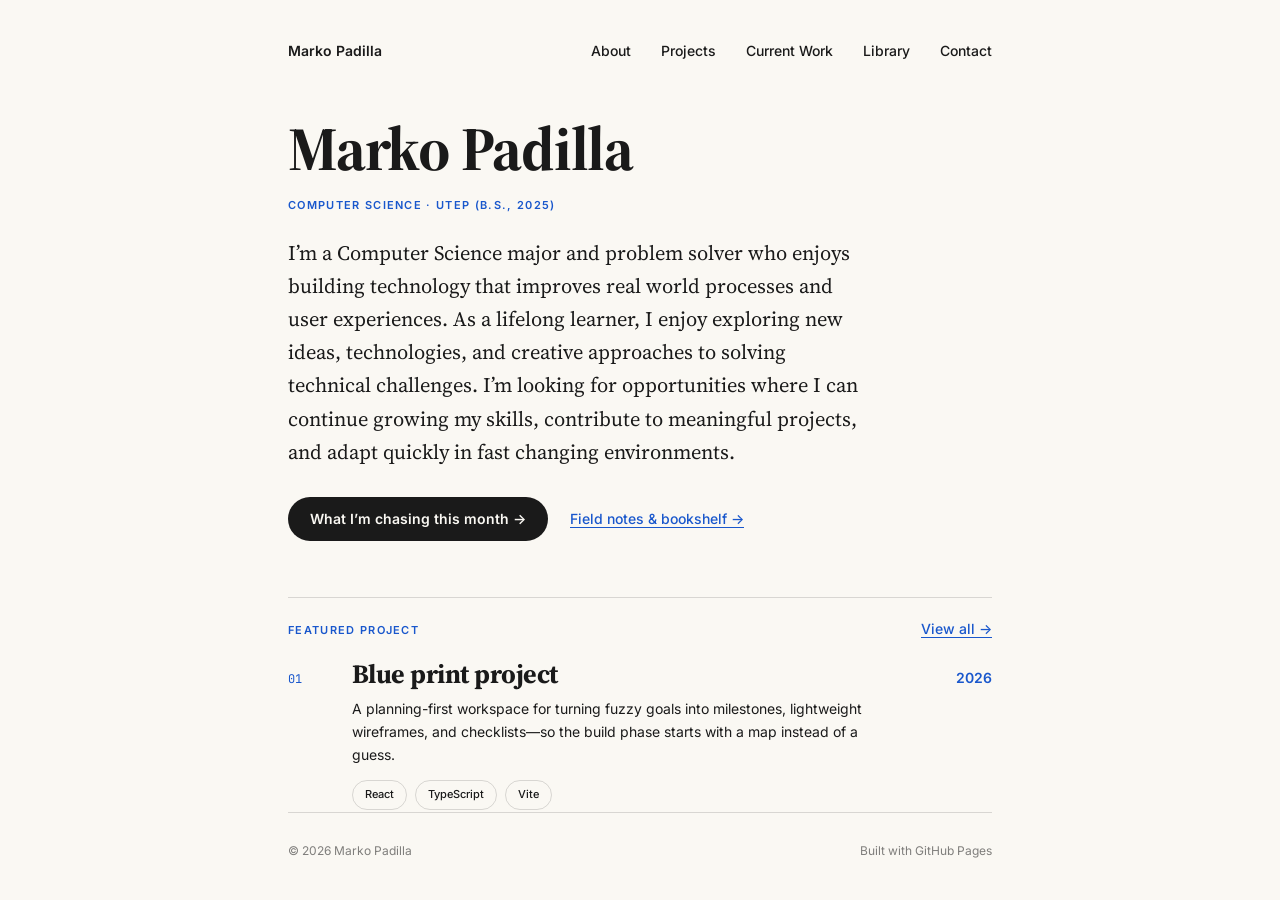
==== commit d63f40e1: "index page updates." ====
--- a/index.html
+++ b/index.html
@@ -4,8 +4,8 @@
   <meta charset="UTF-8">
   <meta name="viewport" content="width=device-width, initial-scale=1.0">
   <!-- Shown in Google / social previews when this URL is shared -->
-  <meta name="description" content="Marko Padilla — computer scientist, problem solver, focused on clear software and steady improvement.">
-  <title>Marko Padilla — Computer Science · Automation · Full-Stack</title>
+  <meta name="description" content="Marko Padilla — Computer Science major and problem solver, building technology that improves real-world processes and user experiences.">
+  <title>Marko Padilla — Computer Science · UTEP (B.S., 2025)</title>
 
   <!-- Google Fonts: Inter (UI), Source Serif 4 (display + longform), JetBrains Mono (optional mono) -->
   <link rel="preconnect" href="https://fonts.googleapis.com">
@@ -34,16 +34,16 @@
 
     <!-- Hero: large name, blue caps line, serif intro -->
     <h1 class="display">Marko Padilla</h1>
-    <p class="eyebrow">Computer Science · Automation · Full-Stack · UTEP (B.S., 2025)</p>
+    <p class="eyebrow">Computer Science · UTEP (B.S., 2025)</p>
 
     <p class="lead">
-      I am a problem solver first: I like untangling messy requirements, tightening rough edges, and shipping things that stay understandable six months later. I care about honest interfaces, careful testing, and the kind of automation that gives people their time back.
+      I&rsquo;m a Computer Science major and problem solver who enjoys building technology that improves real world processes and user experiences. As a lifelong learner, I enjoy exploring new ideas, technologies, and creative approaches to solving technical challenges. I&rsquo;m looking for opportunities where I can continue growing my skills, contribute to meaningful projects, and adapt quickly in fast changing environments.
     </p>
 
-    <!-- Primary CTA + email (same inbox as contact.html) -->
+    <!-- CTAs: point to other site sections (contact stays in nav + contact page) -->
     <div class="btn-row">
-      <a href="contact.html" class="btn">Get in touch →</a>
-      <a href="mailto:markopadilla@proton.me" class="link-accent">markopadilla@proton.me</a>
+      <a href="current.html" class="btn">What I&rsquo;m chasing this month →</a>
+      <a href="library.html" class="link-accent">Field notes &amp; bookshelf →</a>
     </div>
 
     <!-- Featured project strip: rule above, label row, then 01 / title / year / tags -->
@@ -55,12 +55,14 @@
       <article class="featured-project">
         <span class="project-num" aria-label="Project 1">01</span>
         <div>
-          <h2>Internal ops dashboard</h2>
-          <p>Replaced several spreadsheets for weekly metrics and exceptions. Cut reporting time from 6h to 20min.</p>
+          <h2>Blue print project</h2>
+          <p>
+            A planning-first workspace for turning fuzzy goals into milestones, lightweight wireframes, and checklists—so the build phase starts with a map instead of a guess.
+          </p>
           <div class="tag-row" aria-label="Technologies">
             <span class="tag">React</span>
-            <span class="tag">Postgres</span>
-            <span class="tag">Python</span>
+            <span class="tag">TypeScript</span>
+            <span class="tag">Vite</span>
           </div>
         </div>
         <span class="year">2026</span>
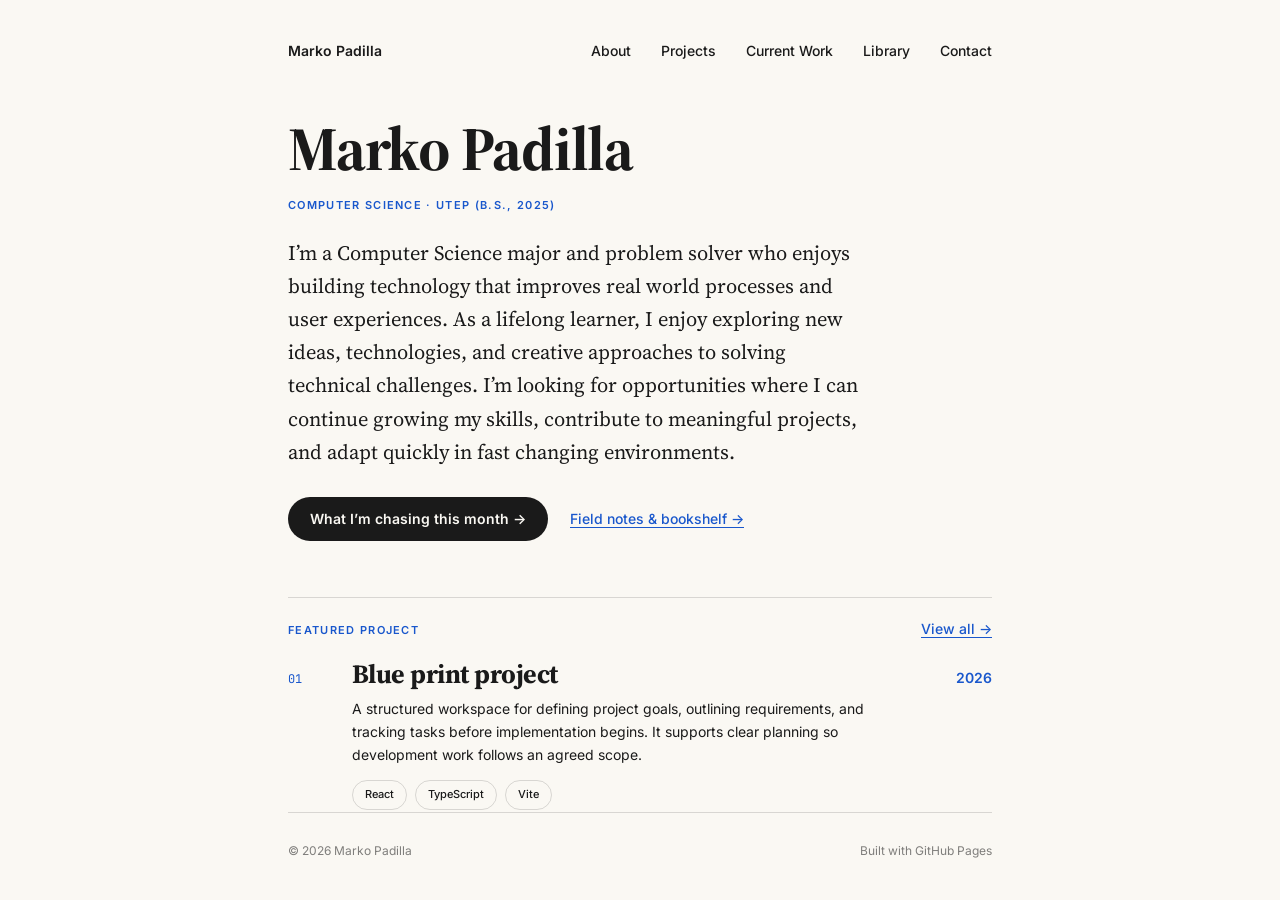
==== commit 0f49a5e0: "index page updates." ====
--- a/index.html
+++ b/index.html
@@ -57,7 +57,7 @@
         <div>
           <h2>Blue print project</h2>
           <p>
-            A planning-first workspace for turning fuzzy goals into milestones, lightweight wireframes, and checklists—so the build phase starts with a map instead of a guess.
+            A structured workspace for defining project goals, outlining requirements, and tracking tasks before implementation begins. It supports clear planning so development work follows an agreed scope.
           </p>
           <div class="tag-row" aria-label="Technologies">
             <span class="tag">React</span>
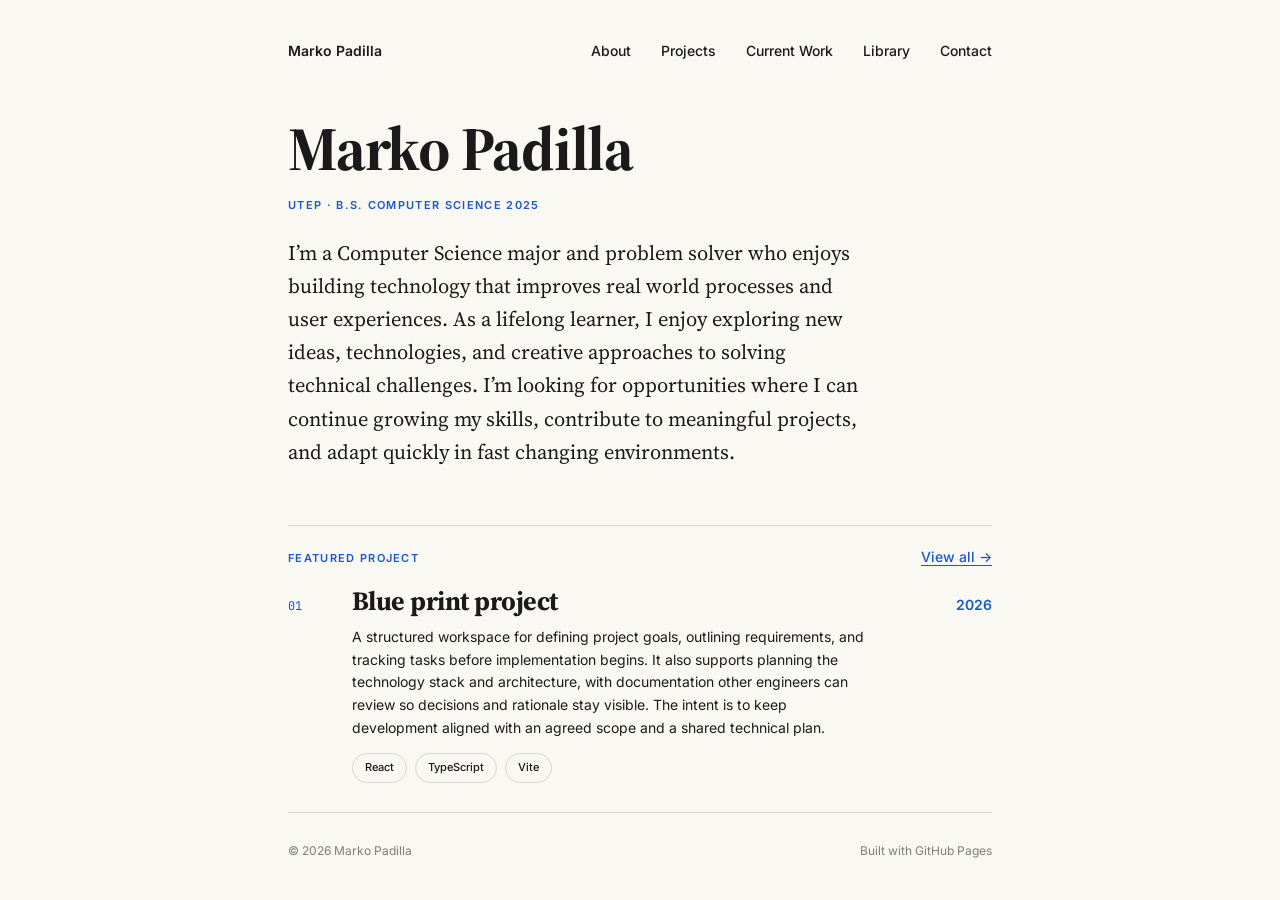
==== commit df3d5748: "index page updates." ====
--- a/index.html
+++ b/index.html
@@ -5,7 +5,7 @@
   <meta name="viewport" content="width=device-width, initial-scale=1.0">
   <!-- Shown in Google / social previews when this URL is shared -->
   <meta name="description" content="Marko Padilla — Computer Science major and problem solver, building technology that improves real-world processes and user experiences.">
-  <title>Marko Padilla — Computer Science · UTEP (B.S., 2025)</title>
+  <title>Marko Padilla — UTEP · B.S. Computer Science 2025</title>
 
   <!-- Google Fonts: Inter (UI), Source Serif 4 (display + longform), JetBrains Mono (optional mono) -->
   <link rel="preconnect" href="https://fonts.googleapis.com">
@@ -34,17 +34,11 @@
 
     <!-- Hero: large name, blue caps line, serif intro -->
     <h1 class="display">Marko Padilla</h1>
-    <p class="eyebrow">Computer Science · UTEP (B.S., 2025)</p>
+    <p class="eyebrow">UTEP · B.S. Computer Science 2025</p>
 
     <p class="lead">
       I&rsquo;m a Computer Science major and problem solver who enjoys building technology that improves real world processes and user experiences. As a lifelong learner, I enjoy exploring new ideas, technologies, and creative approaches to solving technical challenges. I&rsquo;m looking for opportunities where I can continue growing my skills, contribute to meaningful projects, and adapt quickly in fast changing environments.
     </p>
-
-    <!-- CTAs: point to other site sections (contact stays in nav + contact page) -->
-    <div class="btn-row">
-      <a href="current.html" class="btn">What I&rsquo;m chasing this month →</a>
-      <a href="library.html" class="link-accent">Field notes &amp; bookshelf →</a>
-    </div>
 
     <!-- Featured project strip: rule above, label row, then 01 / title / year / tags -->
     <section class="section-divider">
@@ -57,7 +51,7 @@
         <div>
           <h2>Blue print project</h2>
           <p>
-            A structured workspace for defining project goals, outlining requirements, and tracking tasks before implementation begins. It supports clear planning so development work follows an agreed scope.
+            A structured workspace for defining project goals, outlining requirements, and tracking tasks before implementation begins. It also supports planning the technology stack and architecture, with documentation other engineers can review so decisions and rationale stay visible. The intent is to keep development aligned with an agreed scope and a shared technical plan.
           </p>
           <div class="tag-row" aria-label="Technologies">
             <span class="tag">React</span>
